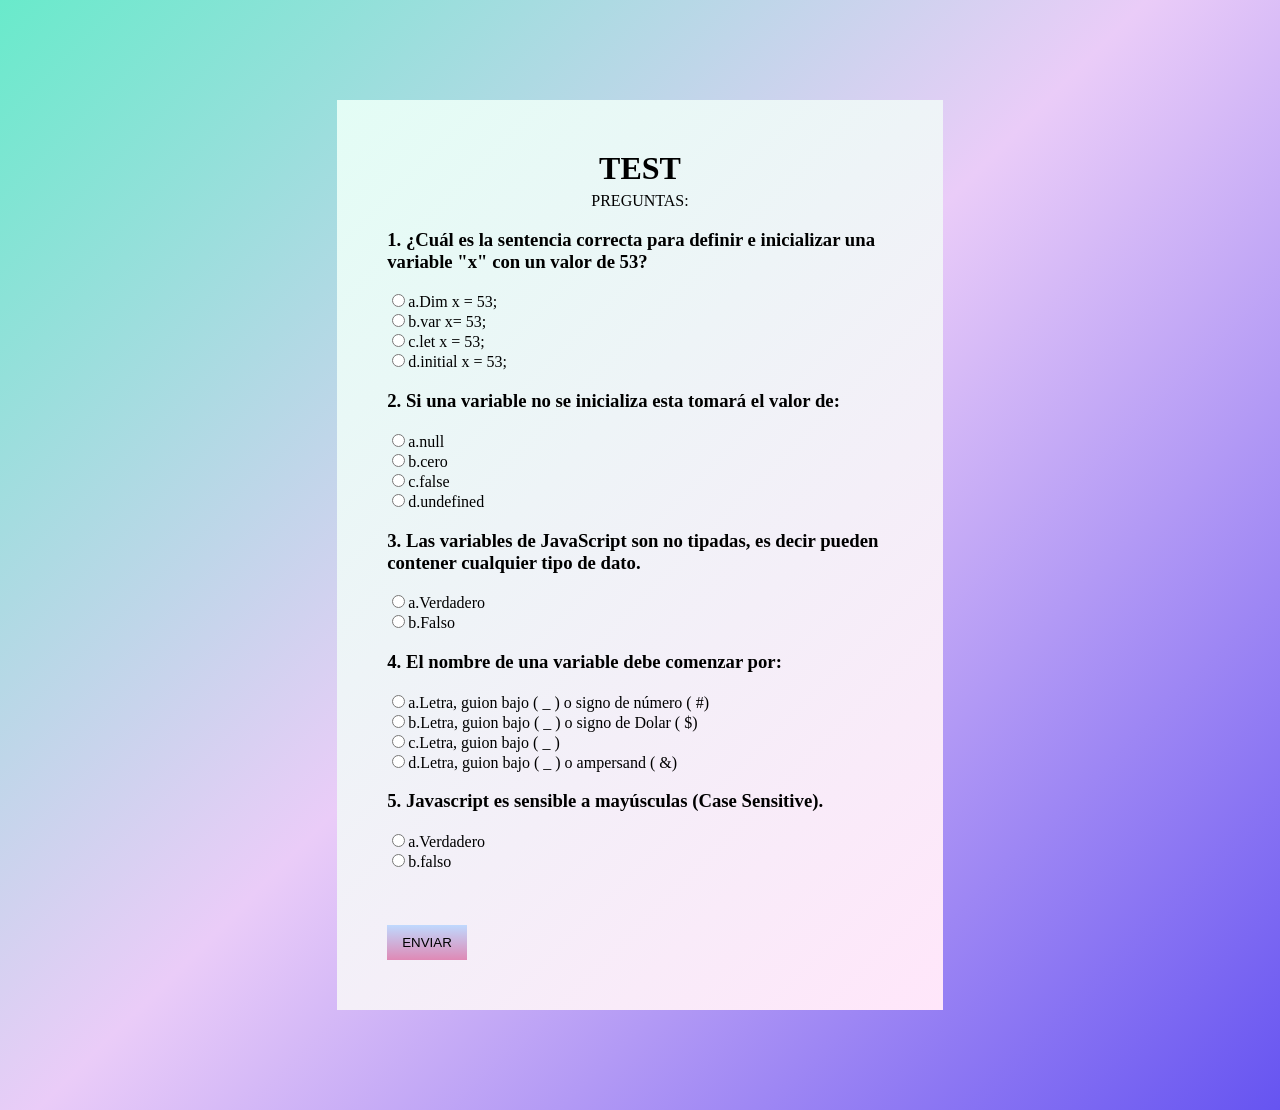
==== index.html @ 3a222d11 "Add files via upload" ====
<!DOCTYPE html>
<html lang="en">

<head>
  <meta charset="UTF-8" />
  <meta http-equiv="X-UA-Compatible" content="IE=edge" />
  <meta name="viewport" content="width=device-width, initial-scale=1.0" />
  <link rel="stylesheet" href="/style.css" />
  <script src="/fu.js"></script>
  <title>test</title>
</head>

<body>
  <div id="container">
    <header>
      <h1>TEST</h1>
      <p>PREGUNTAS:</p>
    </header>
    <section>
      <div id="resultado"></div>
      <form name="testform" onsubmit="return verificarrespuestas()">
        <h3>
          1. ¿Cuál es la sentencia correcta para definir e inicializar una
          variable "x" con un valor de 53?
        </h3>

        <input type="radio" name="p1" value="a" />a.Dim x = 53;<br />
        <input type="radio" name="p1" value="b" />b.var x= 53;<br />
        <input type="radio" name="p1" value="c" />c.let x = 53;<br />
        <input type="radio" name="p1" value="d" />d.initial x = 53;<br />

        <h3>2. Si una variable no se inicializa esta tomará el valor de:</h3>

        <input type="radio" name="p2" value="a" />a.null<br />
        <input type="radio" name="p2" value="b" />b.cero<br />
        <input type="radio" name="p2" value="c" />c.false<br />
        <input type="radio" name="p2" value="d" />d.undefined<br />

        <h3>
          3. Las variables de JavaScript son no tipadas, es decir pueden
          contener cualquier tipo de dato.
        </h3>

        <input type="radio" name="p3" value="a" />a.Verdadero<br />
        <input type="radio" name="p3" value="b" />b.Falso<br />

        <h3>4. El nombre de una variable debe comenzar por:</h3>

        <input type="radio" name="p4" value="a" />a.Letra, guion bajo ( _ ) o
        signo de número ( #)<br />
        <input type="radio" name="p4" value="b" />b.Letra, guion bajo ( _ ) o
        signo de Dolar ( $)<br />
        <input type="radio" name="p4" value="c" />c.Letra, guion bajo ( _ )<br />
        <input type="radio" name="p4" value="d" />d.Letra, guion bajo ( _ ) o
        ampersand ( &)<br />

        <h3>5. Javascript es sensible a mayúsculas (Case Sensitive).</h3>

        <input type="radio" name="p5" value="a" />a.Verdadero<br />
        <input type="radio" name="p5" value="b" />b.falso<br />
        <br />
        <br />
        <br />
        <input type="submit" value="ENVIAR" />
      </form>
    </section>
  </div>
</body>

</html>
---- style.css ----
body{
    background-image: linear-gradient(-225deg, #69EACB 0%, #EACCF8 48%, #6654F1 100%);
    color: #000;
    font-size: 16px;
}

#container{
    width: 40%;
    background-image: linear-gradient(-225deg, #E3FDF5 0%, #FFE6FA 100%);
    margin: 100px auto;
    padding: 50px;
}

header{
    text-align:center;
    border-bottom: #000;
}

header h1{
    margin: 0;
    padding: 0;
    color: #000;
}

header p{
    padding: 0;
    margin-top: 5px;
    color: #000;
}

h3{
    color: #000;
}

section{
    min-height: 410px;
}

input[type='submit']{
    background-image: linear-gradient(to top, #df89b5 0%, #bfd9fe 100%);
    border: 0;
    color: #000;
    padding: 10px 15px;
} 

#resultado h3{
    background-image: linear-gradient(-225deg, #FFFEFF 0%, #D7FFFE 100%);
    padding: 10px;
    margin: 10px 0;
}

#resultado span{
    color: #000;
    font-weight:bold;
}
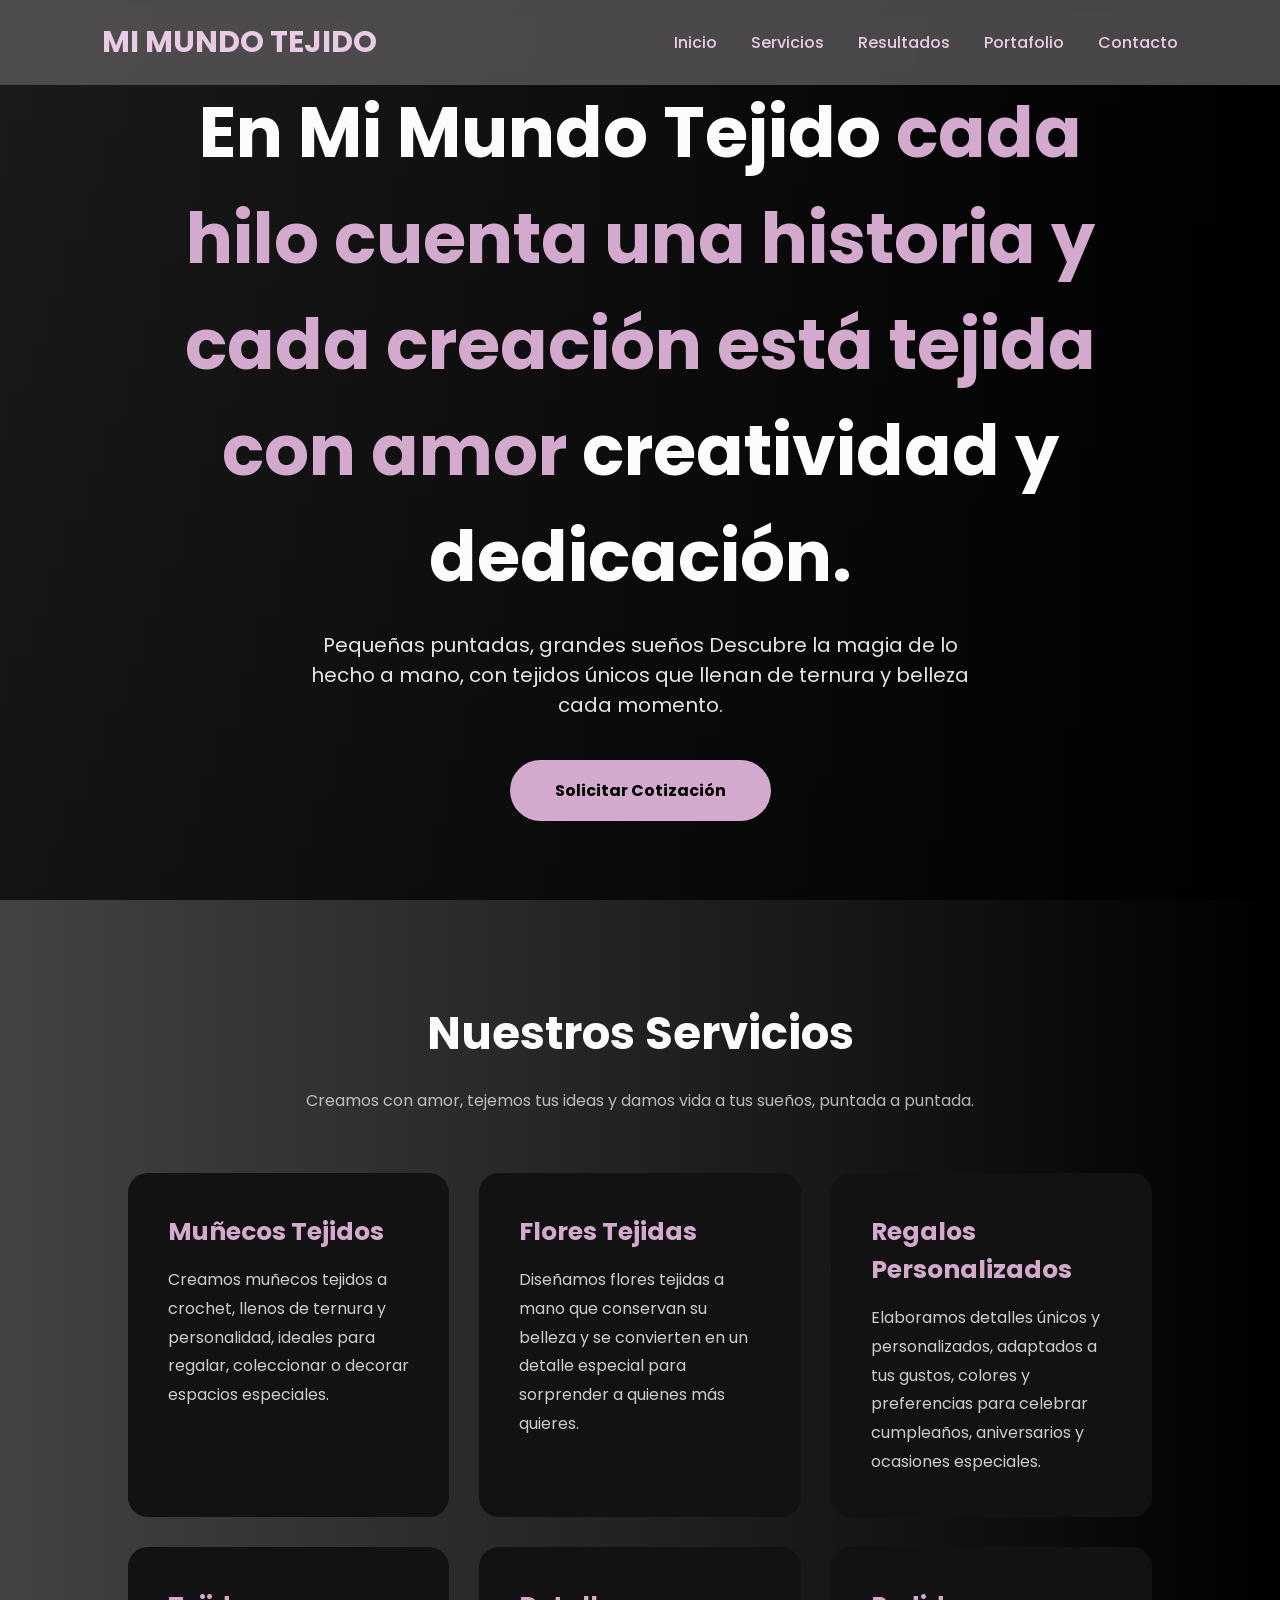
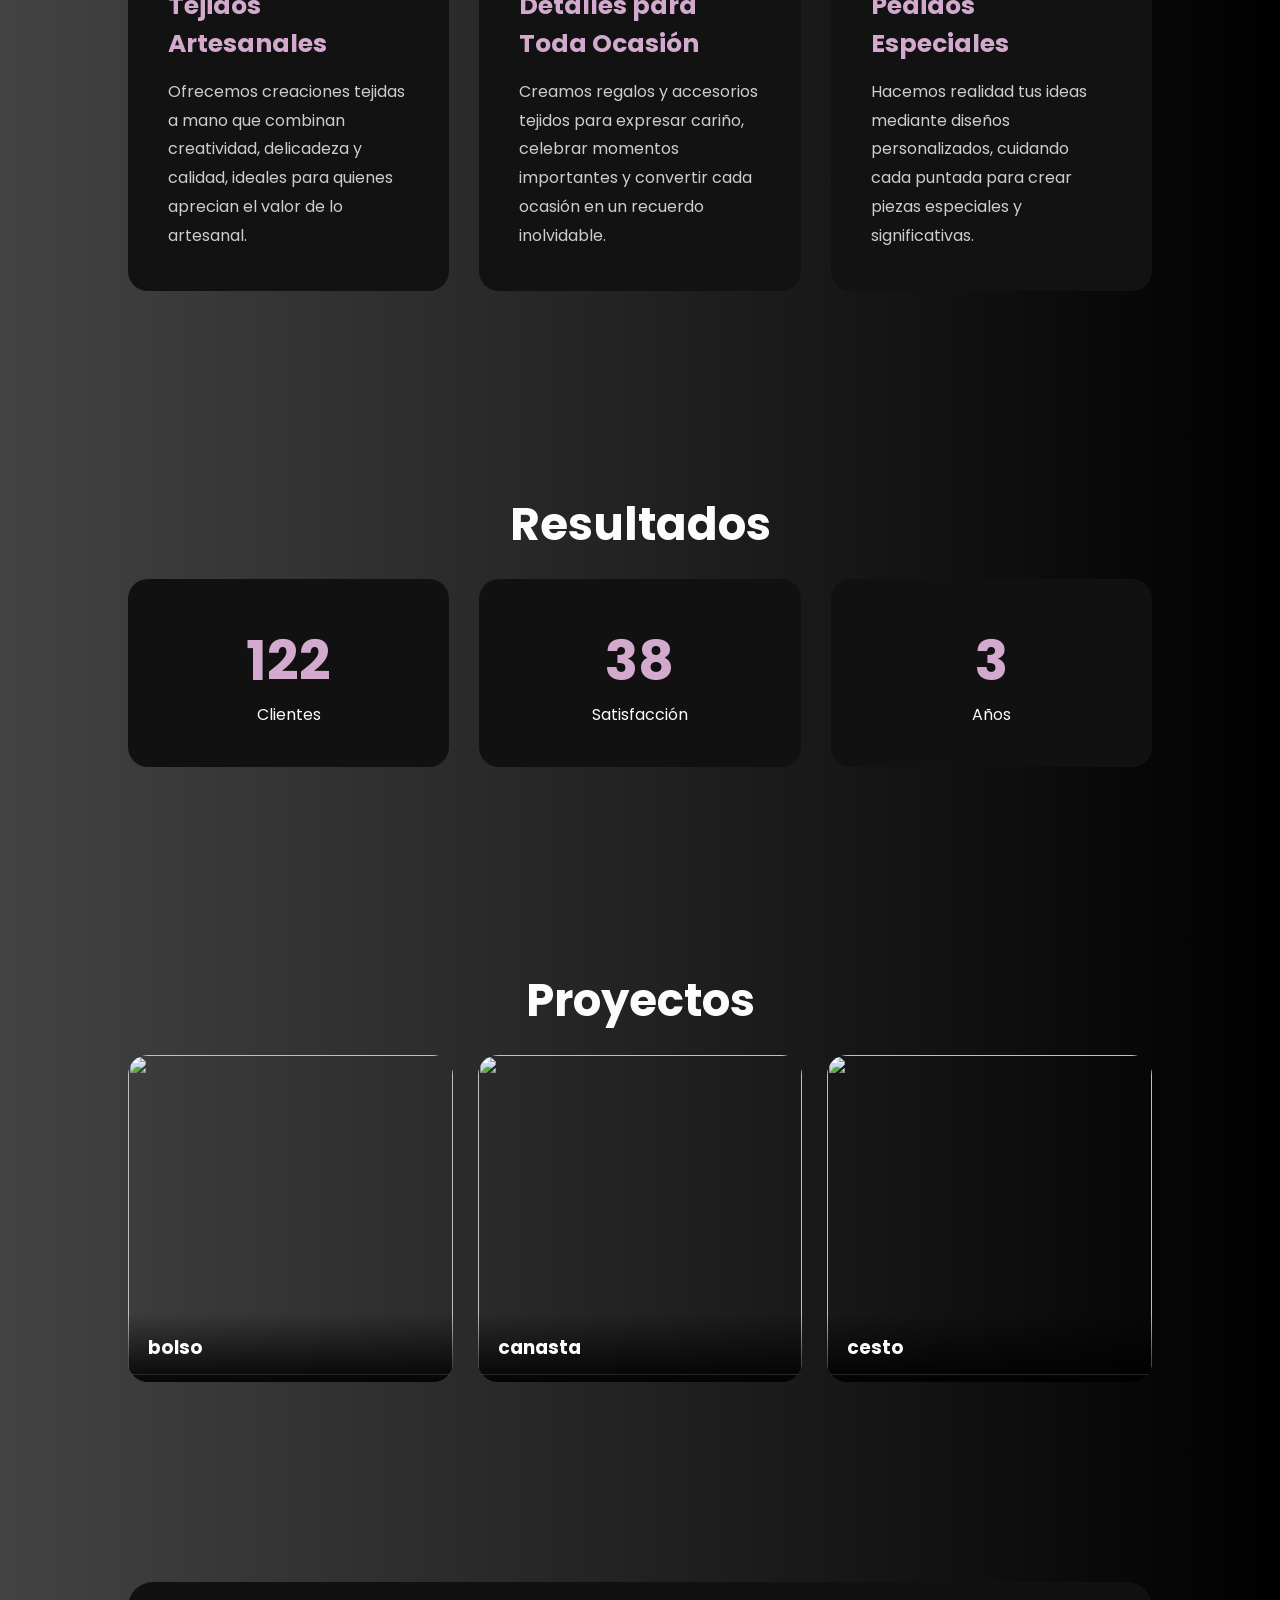
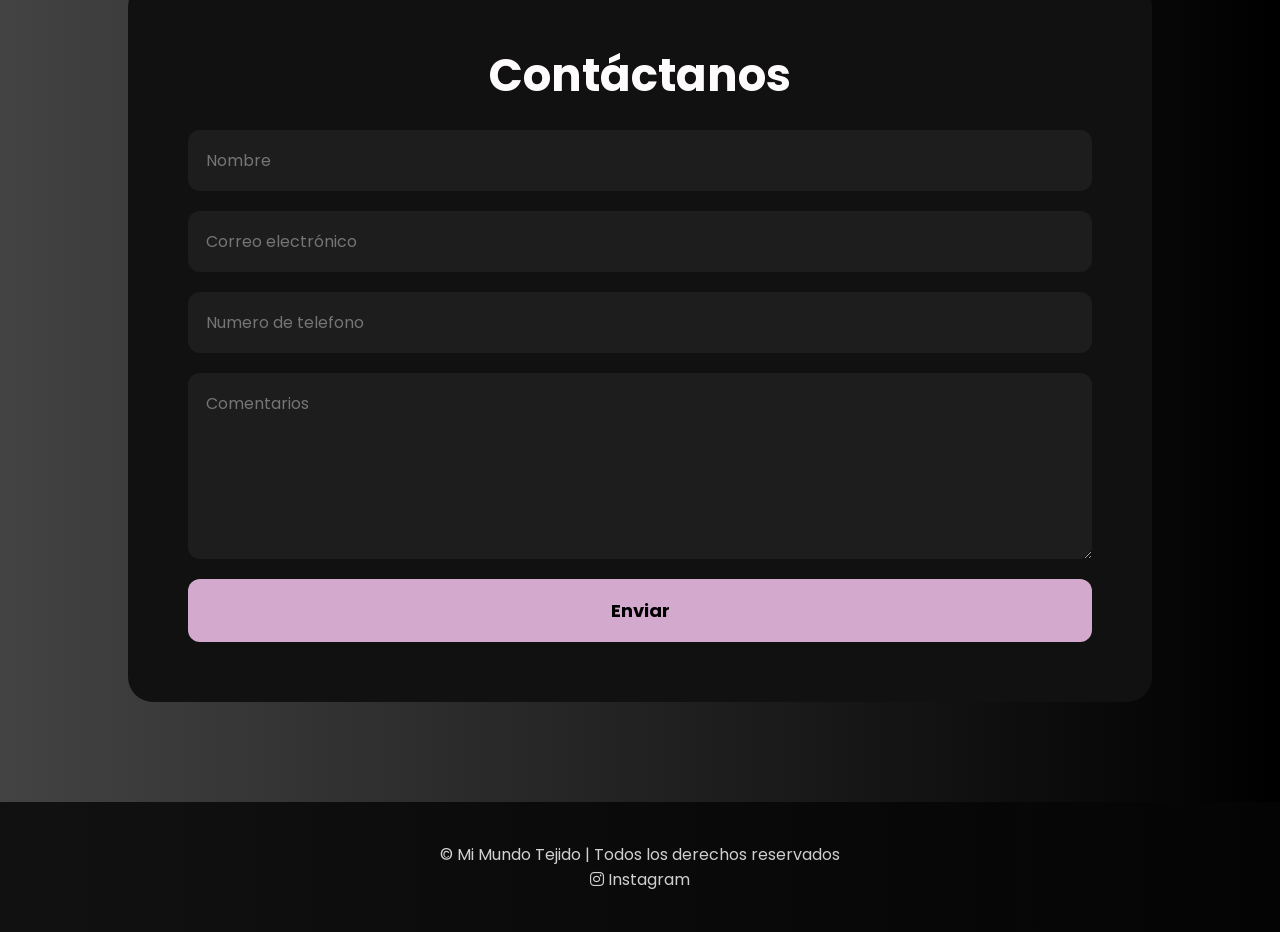
==== commit c97b6214: "Add files via upload" ====
--- a/index.html
+++ b/index.html
@@ -1,70 +1,257 @@
 <!DOCTYPE html>
-<html lang="en">
-
+<html lang="es">
 <head>
-  <meta charset="UTF-8" />
-  <meta http-equiv="X-UA-Compatible" content="IE=edge" />
-  <meta name="viewport" content="width=device-width, initial-scale=1.0" />
-  <link rel="stylesheet" href="/style.css" />
-  <script src="/fu.js"></script>
-  <title>test</title>
+<meta charset="UTF-8">
+<meta name="viewport" content="width=device-width, initial-scale=1.0">
+
+<title> MI MUNDO TEJIDO </title>
+<link rel="stylesheet" href="estilos.css" />
+<link rel="preconnect" href="https://fonts.googleapis.com">
+<link rel="preconnect" href="https://fonts.gstatic.com" crossorigin>
+
+<link href="https://fonts.googleapis.com/css2?family=Poppins:wght@400;500;700&display=swap" rel="stylesheet">
 </head>
-
 <body>
-  <div id="container">
-    <header>
-      <h1>TEST</h1>
-      <p>PREGUNTAS:</p>
-    </header>
-    <section>
-      <div id="resultado"></div>
-      <form name="testform" onsubmit="return verificarrespuestas()">
-        <h3>
-          1. ¿Cuál es la sentencia correcta para definir e inicializar una
-          variable "x" con un valor de 53?
-        </h3>
-
-        <input type="radio" name="p1" value="a" />a.Dim x = 53;<br />
-        <input type="radio" name="p1" value="b" />b.var x= 53;<br />
-        <input type="radio" name="p1" value="c" />c.let x = 53;<br />
-        <input type="radio" name="p1" value="d" />d.initial x = 53;<br />
-
-        <h3>2. Si una variable no se inicializa esta tomará el valor de:</h3>
-
-        <input type="radio" name="p2" value="a" />a.null<br />
-        <input type="radio" name="p2" value="b" />b.cero<br />
-        <input type="radio" name="p2" value="c" />c.false<br />
-        <input type="radio" name="p2" value="d" />d.undefined<br />
-
-        <h3>
-          3. Las variables de JavaScript son no tipadas, es decir pueden
-          contener cualquier tipo de dato.
-        </h3>
-
-        <input type="radio" name="p3" value="a" />a.Verdadero<br />
-        <input type="radio" name="p3" value="b" />b.Falso<br />
-
-        <h3>4. El nombre de una variable debe comenzar por:</h3>
-
-        <input type="radio" name="p4" value="a" />a.Letra, guion bajo ( _ ) o
-        signo de número ( #)<br />
-        <input type="radio" name="p4" value="b" />b.Letra, guion bajo ( _ ) o
-        signo de Dolar ( $)<br />
-        <input type="radio" name="p4" value="c" />c.Letra, guion bajo ( _ )<br />
-        <input type="radio" name="p4" value="d" />d.Letra, guion bajo ( _ ) o
-        ampersand ( &)<br />
-
-        <h3>5. Javascript es sensible a mayúsculas (Case Sensitive).</h3>
-
-        <input type="radio" name="p5" value="a" />a.Verdadero<br />
-        <input type="radio" name="p5" value="b" />b.falso<br />
-        <br />
-        <br />
-        <br />
-        <input type="submit" value="ENVIAR" />
-      </form>
-    </section>
-  </div>
+
+<header>
+
+<div class="logo">
+MI MUNDO TEJIDO 
+</div>
+
+<nav>
+
+<a href="#inicio">Inicio</a>
+<a href="#servicios">Servicios</a>
+<a href="#estadisticas">Resultados</a>
+<a href="#portafolio">Portafolio</a>
+<a href="#contacto">Contacto</a>
+
+</nav>
+
+</header>
+
+<section class="hero" id="inicio">
+
+<div>
+
+<h1>En Mi Mundo Tejido <span>cada hilo cuenta una historia y cada creación está tejida con amor</span> creatividad y dedicación.</h1>
+
+<p>
+Pequeñas puntadas, grandes sueños
+Descubre la magia de lo hecho a mano, con tejidos únicos que llenan de ternura y belleza cada momento.
+</p>
+
+<a href="#contacto" class="btn">
+Solicitar Cotización
+</a>
+
+</div>
+
+</section>
+
+<section id="servicios">
+
+<h2 class="titulo">
+Nuestros Servicios
+</h2>
+
+<p class="sub">
+Creamos con amor, tejemos tus ideas y damos vida a tus sueños, puntada a puntada.
+</p>
+
+<div class="cards">
+
+<div class="card">
+<h3>Muñecos Tejidos</h3>
+<p>
+Creamos muñecos tejidos a crochet, llenos de ternura y personalidad, ideales para regalar, coleccionar o decorar espacios especiales.
+</p>
+</div>
+
+<div class="card">
+<h3> Flores Tejidas</h3>
+<p>
+Diseñamos flores tejidas a mano que conservan su belleza y se convierten en un detalle especial para sorprender a quienes más quieres.
+</p>
+</div>
+
+<div class="card">
+<h3>Regalos Personalizados</h3>
+<p>
+Elaboramos detalles únicos y personalizados, adaptados a tus gustos, colores y preferencias para celebrar cumpleaños, aniversarios y ocasiones especiales.
+</p>
+</div>
+
+<div class="card">
+<h3>Tejidos Artesanales</h3>
+<p>
+Ofrecemos creaciones tejidas a mano que combinan creatividad, delicadeza y calidad, ideales para quienes aprecian el valor de lo artesanal.
+</p>
+</div>
+
+<div class="card">
+<h3>Detalles para Toda Ocasión</h3>
+<p>
+    Creamos regalos y accesorios tejidos para expresar cariño, celebrar momentos importantes y convertir cada ocasión en un recuerdo inolvidable.
+</p>
+</div>
+
+<div class="card">
+<h3>Pedidos Especiales</h3>
+<p>
+Hacemos realidad tus ideas mediante diseños personalizados, cuidando cada puntada para crear piezas especiales y significativas.
+</p>
+</div>
+
+</div>
+
+</section>
+
+<section id="estadisticas">
+
+<h2 class="titulo">
+Resultados
+</h2>
+
+<div class="stats">
+
+<div class="stat">
+<div class="numero" data-target="320">0</div>
+Clientes
+</div>
+
+<div class="stat">
+<div class="numero" data-target="98">0</div>
+ Satisfacción
+</div>
+
+<div class="stat">
+<div class="numero" data-target="6">0</div>
+Años
+</div>
+
+</div>
+
+</section>
+
+<section id="portafolio">
+
+<h2 class="titulo">
+Proyectos
+</h2>
+
+<div class="portafolio">
+
+<div class="proyecto">
+<img src="img/bolsi1.jpeg">
+<div class="overlay">
+<h3>bolso</h3>
+</div>
+</div>
+
+<div class="proyecto">
+<img src="img/canast.jpeg">
+<div class="overlay">
+<h3>canasta</h3>
+</div>
+</div>
+
+<div class="proyecto">
+<img src="img/jarron.jpeg">
+<div class="overlay">
+<h3>cesto</h3>
+</div>
+</div>
+
+</div>
+
+</section>
+
+<section id="contacto">
+
+<div class="contacto">
+
+<h2 class="titulo">
+Contáctanos
+</h2>
+
+<form action="https://formspree.io/f/mgaopoan" method="POST">
+
+   <input type="text" name="nombre" placeholder="Nombre">
+   <input type="email" name="correo" placeholder="Correo electrónico">
+   <input type="text" name="telefono" placeholder="Numero de telefono">
+   <textarea name="comentarios" rows="6" placeholder="Comentarios"></textarea>
+   <button type="submit">Enviar</button>
+
+</form>
+
+</div>
+
+</section>
+
+<footer>
+   
+   <p>© Mi Mundo Tejido | Todos los derechos reservados</p>
+   <link rel="stylesheet" href="https://cdnjs.cloudflare.com/ajax/libs/font-awesome/6.5.0/css/all.min.css">
+   <a href="https://www.instagram.com/mi_mundo_tejido_/"
+       target="_blank"
+       rel="noopener noreferrer"
+       aria-label="Visita nuestro Instagram"
+       style="color: inherit; text-decoration: none;">
+        <i class="fab fa-instagram"></i> Instagram
+    </a>
+</footer>
+
+<script>
+
+const counters=document.querySelectorAll(".numero");
+
+const observer=new IntersectionObserver(entries=>{
+
+entries.forEach(entry=>{
+
+if(entry.isIntersecting){
+
+let counter=entry.target;
+
+let target=+counter.dataset.target;
+
+let current=0;
+
+let increment=target/100;
+
+const update=()=>{
+
+current+=increment;
+
+if(current<target){
+
+counter.innerText=Math.ceil(current);
+
+requestAnimationFrame(update);
+
+}else{
+
+counter.innerText=target;
+
+}
+
+};
+
+update();
+
+observer.unobserve(counter);
+
+}
+
+});
+
+});
+
+counters.forEach(c=>observer.observe(c));
+
+</script>
+
 </body>
-
 </html>
--- a/estilos.css
+++ b/estilos.css
@@ -0,0 +1,248 @@
+*{
+margin:0;
+padding:0;
+box-sizing:border-box;
+font-family:'Poppins',sans-serif;
+scroll-behavior:smooth;
+}
+
+body{
+background-image: linear-gradient(to right, #434343 0%, black 100%);
+color: #fdfbfb;
+overflow-x:hidden;
+}
+
+header{
+position:fixed;
+width:100%;
+top:0;
+left:0;
+display:flex;
+justify-content:space-between;
+align-items:center;
+padding:20px 8%;
+background:rgba(95, 93, 93, 0.75);
+backdrop-filter:blur(10px);
+z-index:1000;
+}
+
+.logo{
+font-size:30px;
+font-weight:700;
+color:rgb(233, 203, 230);
+
+}
+
+nav a{
+text-decoration:none;
+color:rgb(233, 203, 230);
+margin-left:30px;
+transition:.3s;
+font-weight:500;
+}
+
+nav a:hover{
+color:#d3aace;
+
+}
+
+.hero{
+height:100vh;
+display:flex;
+align-items:center;
+justify-content:center;
+text-align:center;
+padding:100px 10%;
+background:
+linear-gradient(rgba(0,0,0,.6),rgba(0,0,0,.7)), 
+url("img/fondo.jpeg");
+background-size:cover;
+background-position:center;
+}
+
+.hero h1{
+font-size:70px;
+margin-bottom:20px;
+}
+
+.hero span{
+color:#d3aace;
+}
+
+.hero p{
+font-size:20px;
+max-width:700px;
+margin:auto;
+opacity:.9;
+}
+
+.btn{
+display:inline-block;
+margin-top:40px;
+padding:18px 45px;
+background:#d3aace;
+color:black;
+font-weight:700;
+border-radius:40px;
+text-decoration:none;
+transition:.3s;
+}
+
+.btn:hover{
+transform:translateY(-5px);
+box-shadow:0 0 30px #d3aace;
+}
+
+section{
+padding:100px 10%;
+}
+
+.titulo{
+font-size:45px;
+margin-bottom:20px;
+text-align:center;
+}
+
+.sub{
+text-align:center;
+opacity:.7;
+margin-bottom:60px;
+}
+
+.cards{
+display:grid;
+grid-template-columns:repeat(auto-fit,minmax(280px,1fr));
+gap:30px;
+}
+
+.card{
+background:#121212;
+padding:40px;
+border-radius:20px;
+transition:.4s;
+}
+
+.card:hover{
+transform:translateY(-10px);
+background:#1b1b1b;
+}
+
+.card h3{
+margin-bottom:15px;
+font-size:25px;
+color:#d3aace;
+}
+
+.card p{
+line-height:1.8;
+opacity:.8;
+}
+
+.stats{
+display:grid;
+grid-template-columns:repeat(auto-fit,minmax(220px,1fr));
+gap:30px;
+text-align:center;
+}
+
+.stat{
+background:#111;
+padding:40px;
+border-radius:20px;
+}
+
+.numero{
+font-size:55px;
+font-weight:700;
+color:#d3aace;
+}
+
+.portafolio{
+display:grid;
+grid-template-columns:repeat(auto-fit,minmax(300px,1fr));
+gap:25px;
+}
+
+.proyecto{
+overflow:hidden;
+border-radius:20px;
+position:relative;
+}
+
+.proyecto img{
+width:100%;
+height:320px;
+object-fit:cover;
+transition:.5s;
+}
+
+.proyecto:hover img{
+transform:scale(1.1);
+}
+
+.overlay{
+position:absolute;
+bottom:0;
+width:100%;
+padding:20px;
+background:linear-gradient(transparent,rgba(0,0,0,.9));
+}
+
+.contacto{
+background:#111;
+border-radius:25px;
+padding:60px;
+}
+
+form{
+display:grid;
+gap:20px;
+}
+
+input,textarea{
+padding:18px;
+border:none;
+border-radius:12px;
+background:#1d1d1d;
+color:white;
+font-size:16px;
+}
+
+button{
+padding:18px;
+background: #d3aace;
+border:none;
+border-radius:12px;
+font-size:18px;
+font-weight:700;
+cursor:pointer;
+transition:.3s;
+}
+
+button:hover{
+box-shadow:0 0 25px #d3aace;
+}
+
+footer{
+padding:40px;
+text-align:center;
+background:#050505;
+opacity:.8;
+}
+
+@media(max-width:900px){
+
+.hero h1{
+font-size:45px;
+}
+
+header{
+flex-direction:column;
+gap:20px;
+}
+
+nav a{
+margin:0 12px;
+}
+
+}
